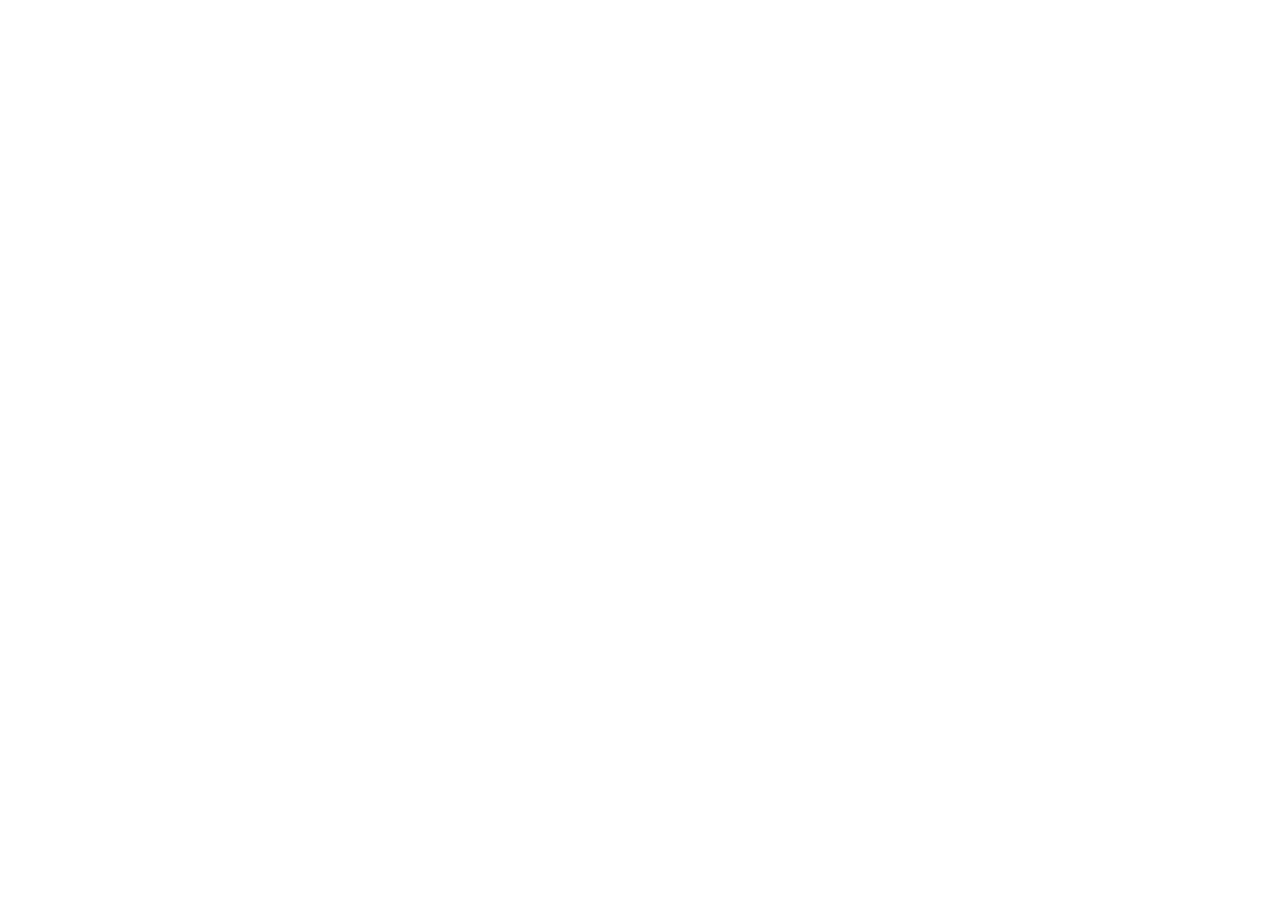
==== admin/index.html @ e0fcc878 "Update index.html" ====
<!doctype html>
<html>
<head>
  <meta charset="utf-8" />
  <meta name="viewport" content="width=device-width, initial-scale=1.0" />
  <title>One Circle Admin Panel</title>

  <!-- Content Security Policy allowing unsafe-eval and unpkg scripts -->
  <meta http-equiv="Content-Security-Policy" content="default-src 'self'; script-src 'self' 'unsafe-eval' https://unpkg.com; connect-src 'self' https://api.github.com; style-src 'self' 'unsafe-inline' https://fonts.googleapis.com; font-src 'self' https://fonts.gstatic.com;">
</head>
<body>
  <!-- Decap CMS Script -->
  <script src="https://unpkg.com/decap-cms@^3.0.0/dist/decap-cms.js"></script>
</body>
</html>
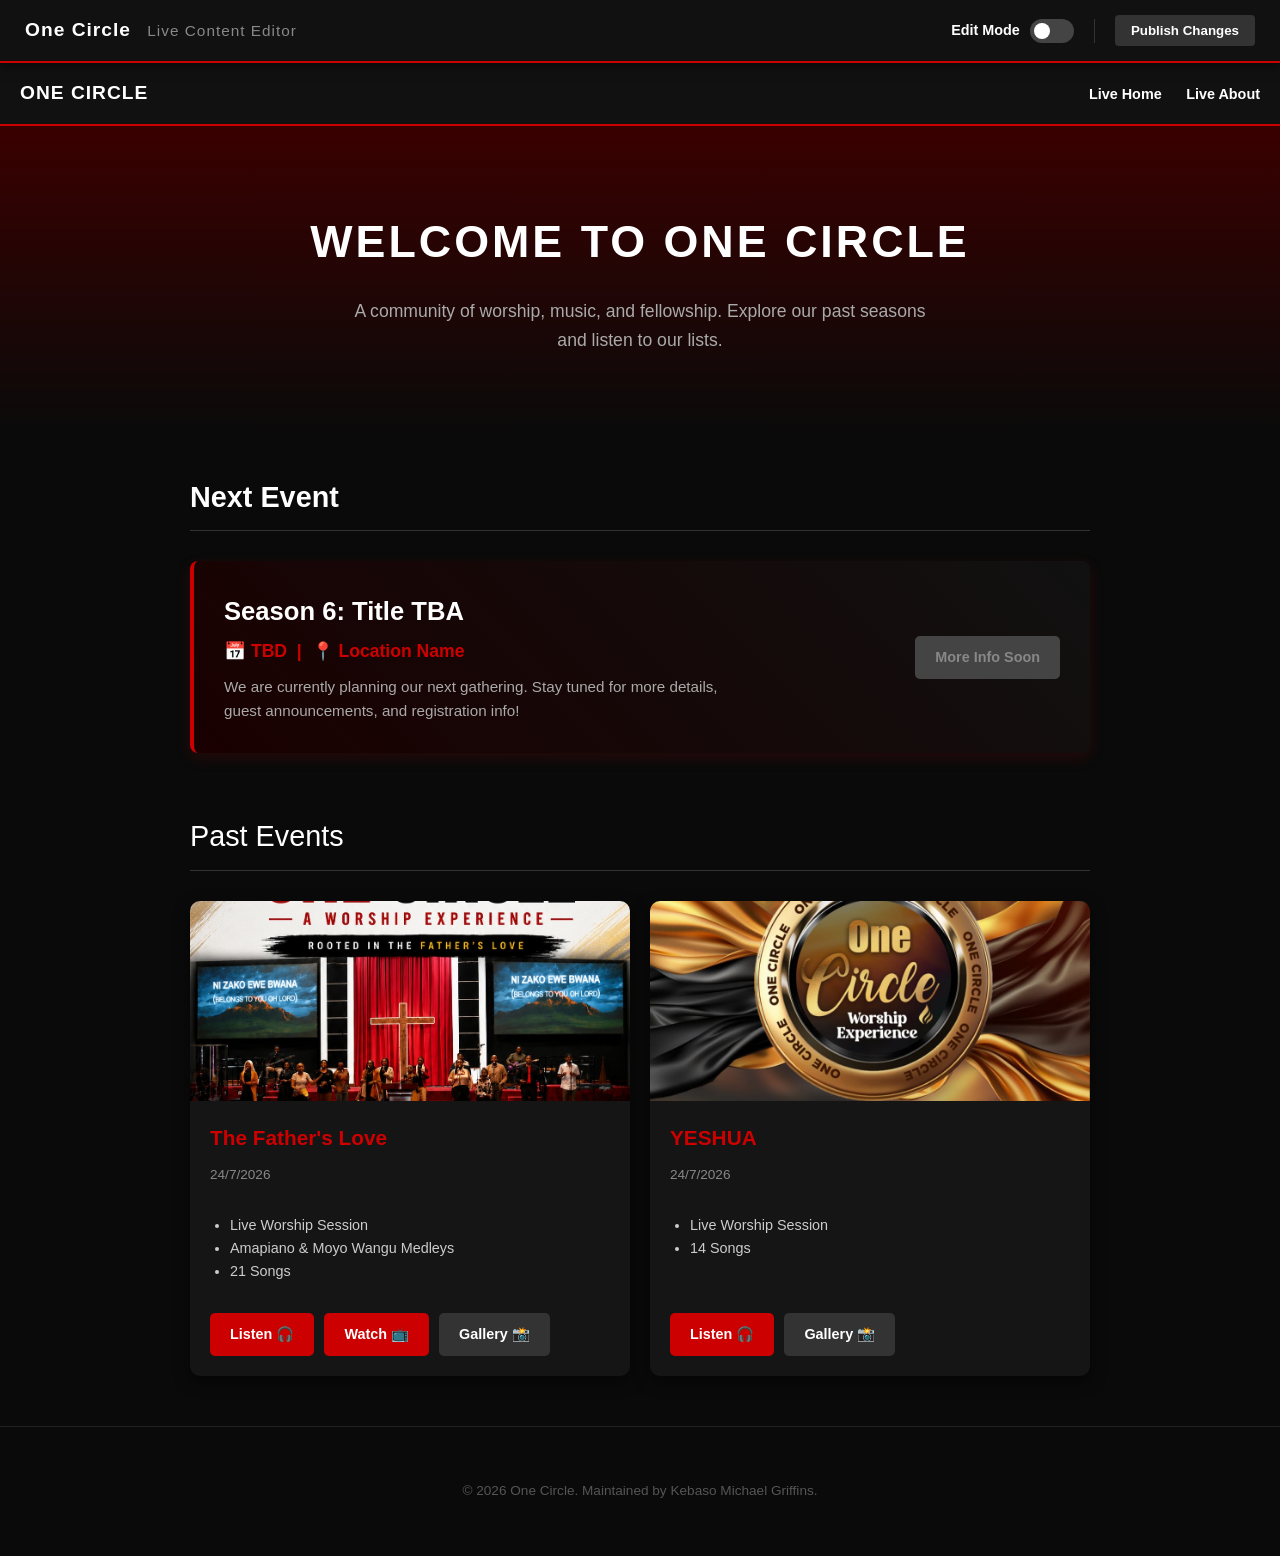
==== commit f0aa42dd: "Update index.html" ====
--- a/admin/index.html
+++ b/admin/index.html
@@ -1,15 +1,273 @@
-<!doctype html>
-<html>
-<head>
-  <meta charset="utf-8" />
-  <meta name="viewport" content="width=device-width, initial-scale=1.0" />
-  <title>One Circle Admin Panel</title>
-
-  <!-- Content Security Policy allowing unsafe-eval and unpkg scripts -->
-  <meta http-equiv="Content-Security-Policy" content="default-src 'self'; script-src 'self' 'unsafe-eval' https://unpkg.com; connect-src 'self' https://api.github.com; style-src 'self' 'unsafe-inline' https://fonts.googleapis.com; font-src 'self' https://fonts.gstatic.com;">
-</head>
-<body>
-  <!-- Decap CMS Script -->
-  <script src="https://unpkg.com/decap-cms@^3.0.0/dist/decap-cms.js"></script>
-</body>
+<!DOCTYPE html>
+<html lang="en">
+  <head>
+    <meta charset="UTF-8" />
+    <meta name="viewport" content="width=device-width, initial-scale=1.0" />
+    <title>One Circle | Admin Editor</title>
+    
+    <!-- Link to the shared public stylesheet from the root folder -->
+    <link rel="stylesheet" href="../style.css">
+
+    <style>
+        /* =========================================
+           ADMIN-SPECIFIC STYLES ONLY
+           ========================================= */
+        .admin-toolbar { 
+            background: #111; 
+            padding: 15px 25px; 
+            display: flex; 
+            justify-content: space-between; 
+            align-items: center; 
+            border-bottom: 2px solid #cc0000; 
+            box-shadow: 0 4px 10px rgba(0,0,0,0.5);
+            position: sticky;
+            top: 0;
+            z-index: 9999;
+            font-family: 'Segoe UI', Tahoma, Geneva, Verdana, sans-serif;
+            color: white;
+        }
+        
+        .admin-toolbar h1 { margin: 0; font-size: 1.2em; letter-spacing: 1px; }
+        .admin-toolbar .status { font-size: 0.8em; color: #888; margin-left: 10px; font-weight: normal; }
+        
+        .controls { display: flex; gap: 20px; align-items: center; }
+        
+        .admin-btn { 
+            background: #cc0000; color: white; border: none; 
+            padding: 8px 16px; border-radius: 4px; cursor: pointer; 
+            font-weight: bold; transition: background 0.2s;
+        }
+        .admin-btn:hover { background: #ff1a1a; }
+        .admin-btn-secondary { background: #333; }
+        .admin-btn-secondary:hover { background: #444; }
+        
+        .toggle-container { 
+            display: flex; align-items: center; gap: 10px; 
+            font-size: 0.9em; font-weight: bold; 
+            border-right: 1px solid #333; padding-right: 20px;
+        }
+        
+        .switch { position: relative; display: inline-block; width: 44px; height: 24px; }
+        .switch input { opacity: 0; width: 0; height: 0; }
+        .slider { 
+            position: absolute; cursor: pointer; top: 0; left: 0; right: 0; bottom: 0; 
+            background-color: #444; transition: .3s; border-radius: 24px; 
+        }
+        .slider:before { 
+            position: absolute; content: ""; height: 16px; width: 16px; 
+            left: 4px; bottom: 4px; background-color: white; transition: .3s; border-radius: 50%; 
+        }
+        input:checked + .slider { background-color: #cc0000; }
+        input:checked + .slider:before { transform: translateX(20px); }
+
+        /* Edit Mode Visuals */
+        .admin-editable {
+            position: relative;
+            transition: all 0.2s ease-in-out;
+        }
+        .admin-editable.active-edit {
+            outline: 2px dashed #cc0000;
+            outline-offset: 4px;
+            cursor: pointer;
+            border-radius: 8px;
+        }
+        .admin-editable.active-edit:hover {
+            outline: 3px solid #cc0000;
+            background-color: rgba(204, 0, 0, 0.05); /* Slight tint on hover */
+        }
+        .admin-editable.active-edit::after {
+            content: '✎ Edit Season';
+            position: absolute;
+            top: 10px;
+            right: 10px;
+            background: #cc0000;
+            color: white;
+            padding: 5px 12px;
+            font-size: 12px;
+            font-weight: bold;
+            border-radius: 4px;
+            opacity: 0;
+            transition: opacity 0.2s;
+            pointer-events: none;
+            z-index: 10;
+            box-shadow: 0 2px 5px rgba(0,0,0,0.5);
+        }
+        .admin-editable.active-edit:hover::after {
+            opacity: 1;
+        }
+        /* Disable regular links when editing so the admin doesn't navigate away */
+        body.admin-mode-on .admin-editable a {
+            pointer-events: none;
+        }
+    </style>
+  </head>
+  <body>
+    <!-- ADMIN TOOLBAR -->
+    <div class="admin-toolbar">
+        <h1>One Circle <span class="status">Live Content Editor</span></h1>
+        
+        <div class="controls">
+            <div class="toggle-container">
+                <span>Edit Mode</span>
+                <label class="switch">
+                    <input type="checkbox" id="editToggle">
+                    <span class="slider"></span>
+                </label>
+            </div>
+            <button class="admin-btn admin-btn-secondary" onclick="alert('This will trigger a git push to save database.json')">Publish Changes</button>
+        </div>
+    </div>
+
+    <!-- MAIN WEBSITE MIRROR -->
+    <nav>
+      <h2>ONE CIRCLE</h2>
+      <div class="nav-links">
+        <a href="../index.html">Live Home</a>
+        <a href="../about.html">Live About</a>
+      </div>
+    </nav>
+    <header>
+      <h1>Welcome to One Circle</h1>
+      <p>A community of worship, music, and fellowship. Explore our past seasons and listen to our lists.</p>
+    </header>
+    <div class="container">
+      
+      <div id="upcomingContainer"></div>
+      
+      <div class="section-title">
+          <span style="flex-grow: 1;">Past Events</span>
+          <!-- Inline Add Button (Only visible in Edit Mode) -->
+          <button id="addSeasonBtn" class="admin-btn" style="display: none; margin-left: auto;">+ Add Season</button>
+      </div>
+      <div class="event-grid" id="pastGrid">
+        <!-- Cards Injected by JS -->
+      </div>
+    </div>
+    <footer>
+      <p>© 2026 One Circle. Maintained by Kebaso Michael Griffins.</p>
+    </footer>
+
+    <!-- ADMIN LOGIC & DATA FETCHING -->
+    <script>
+        const upcomingContainer = document.getElementById('upcomingContainer');
+        const pastGrid = document.getElementById('pastGrid');
+        const editToggle = document.getElementById('editToggle');
+        const addSeasonBtn = document.getElementById('addSeasonBtn');
+        let isEditMode = false;
+
+        // Path is ../database.json because this file is in the /admin/ folder
+        fetch('../database.json')
+            .then(response => {
+                if (!response.ok) throw new Error('Network response was not ok');
+                return response.json();
+            })
+            .then(siteDatabase => {
+                siteDatabase.seasons.forEach((season, index) => {
+                    
+                    if (season.status === 'upcoming') {
+                        upcomingContainer.innerHTML = `
+                            <h2 class="section-title">Next Event</h2>
+                            <div class="upcoming-card admin-editable" data-index="${index}">
+                                <div class="upcoming-info">
+                                    <h3>${season.title}</h3>
+                                    <p class="event-details">📅 ${season.date} &nbsp;|&nbsp; 📍 ${season.location}</p>
+                                    <p>${season.description}</p>
+                                </div>
+                                <div class="upcoming-action">
+                                    <a href="#" class="btn disabled">More Info Soon</a>
+                                </div>
+                            </div>
+                        `;
+                    } 
+                    
+                    else if (season.status === 'past') {
+                        let highlightsHTML = '';
+                        season.highlights.forEach(item => {
+                            highlightsHTML += `<li>${item}</li>`;
+                        });
+
+                        // Ensure images point correctly to root
+                        const imageHTML = season.posterImg 
+                            ? `<img src="../${season.posterImg}" alt="${season.title} Poster" class="card-img">`
+                            : `<div class="card-img" style="display: flex; align-items: center; justify-content: center; color: #555;">Image Placeholder</div>`;
+
+                        let buttonsHTML = '';
+                        const hasAudio = season.tracklist && season.tracklist.length > 0;
+                        const hasGallery = season.gallery && (season.gallery.maxImages > 0 || season.gallery.maxVideos > 0);
+                        const hasYouTube = season.youtubeLink && season.youtubeLink !== "";
+
+                        if (hasAudio || hasGallery || hasYouTube) {
+                            buttonsHTML += `<div style="display: flex; gap: 10px; flex-wrap: wrap; margin-top: 10px;">`;
+                            if (hasAudio) buttonsHTML += `<a href="../playlist.html?season=${season.seasonNumber}" class="btn">Listen 🎧</a>`;
+                            if (hasYouTube) buttonsHTML += `<a href="${season.youtubeLink}" target="_blank" class="btn" style="background-color: #cc0000;">Watch 📺</a>`;
+                            if (hasGallery) buttonsHTML += `<a href="../gallery.html?season=${season.seasonNumber}" class="btn" style="background-color: #333;">Gallery 📸</a>`;
+                            buttonsHTML += `</div>`;
+                        } else {
+                            buttonsHTML = `<div style="margin-top: 10px;"><a href="#" class="btn disabled">Media Coming Soon</a></div>`;
+                        }
+                        
+                        pastGrid.innerHTML += `
+                            <div class="card admin-editable" data-index="${index}">
+                                ${imageHTML}
+                                <div class="card-content">
+                                    <h3 class="card-title">${season.title}</h3>
+                                    <p style="font-size: 0.85em; color: #888; margin-top: 0;">${season.date}</p>
+                                    <ul class="card-list">
+                                        ${highlightsHTML}
+                                    </ul>
+                                    ${buttonsHTML}
+                                </div>
+                            </div>
+                        `;
+                    }
+                });
+                
+                // Attach edit listeners once rendered
+                attachEditListeners();
+            })
+            .catch(error => {
+                console.error("Error loading the database:", error);
+                pastGrid.innerHTML = `<p style="color: red;">Failed to load events. Ensure database.json exists in the root folder.</p>`;
+            });
+
+        // Toggle Edit State
+        editToggle.addEventListener('change', (e) => {
+            isEditMode = e.target.checked;
+            
+            if (isEditMode) {
+                document.body.classList.add('admin-mode-on');
+                addSeasonBtn.style.display = 'block';
+                document.querySelectorAll('.admin-editable').forEach(el => {
+                    el.classList.add('active-edit');
+                });
+            } else {
+                document.body.classList.remove('admin-mode-on');
+                addSeasonBtn.style.display = 'none';
+                document.querySelectorAll('.admin-editable').forEach(el => {
+                    el.classList.remove('active-edit');
+                });
+            }
+        });
+
+        // Add Season Action
+        addSeasonBtn.addEventListener('click', () => {
+            alert('Opening Modal to create a brand new Season to append to database.json!');
+        });
+
+        // Handle clicks on editable cards
+        function attachEditListeners() {
+            document.querySelectorAll('.admin-editable').forEach(card => {
+                card.addEventListener('click', (e) => {
+                    if (isEditMode) {
+                        e.preventDefault(); 
+                        e.stopPropagation();
+                        
+                        const seasonIndex = card.getAttribute('data-index');
+                        alert(`Opening Edit Modal for Season at database index: ${seasonIndex}`);
+                    }
+                });
+            });
+        }
+    </script>
+  </body>
 </html>
--- a/style.css
+++ b/style.css
@@ -0,0 +1,97 @@
+body { 
+    font-family: 'Segoe UI', Tahoma, Geneva, Verdana, sans-serif; 
+    background-color: #0a0a0a; 
+    color: #fff; 
+    margin: 0; 
+    line-height: 1.6;
+}
+
+/* Navigation */
+nav {
+    background-color: #111;
+    padding: 15px 20px;
+    display: flex;
+    justify-content: space-between;
+    align-items: center;
+    border-bottom: 2px solid #cc0000;
+}
+nav h2 { margin: 0; color: #fff; letter-spacing: 1px; font-size: 1.2em; }
+nav .nav-links a { color: #fff; text-decoration: none; font-weight: bold; font-size: 0.9em; margin-left: 20px; transition: color 0.2s;}
+nav .nav-links a:hover { color: #cc0000; }
+
+/* Hero Section */
+header { 
+    text-align: center; 
+    padding: 80px 20px; 
+    background: linear-gradient(180deg, #3a0000 0%, #0a0a0a 100%);
+}
+header h1 { margin: 0; font-size: 2.8em; text-transform: uppercase; letter-spacing: 3px; }
+header p { color: #aaa; font-size: 1.1em; max-width: 600px; margin: 20px auto 0; }
+
+/* Main Content Container */
+.container { max-width: 900px; margin: 40px auto; padding: 0 20px; }
+.section-title { font-size: 1.8em; border-bottom: 1px solid #333; padding-bottom: 10px; margin-bottom: 30px; }
+
+/* Upcoming Event Banner */
+.upcoming-card {
+    background: linear-gradient(45deg, #1a0000 0%, #111 100%);
+    border-left: 4px solid #cc0000;
+    border-radius: 8px;
+    padding: 30px;
+    margin-bottom: 60px;
+    display: flex;
+    justify-content: space-between;
+    align-items: center;
+    box-shadow: 0 5px 15px rgba(204, 0, 0, 0.15);
+}
+.upcoming-info h3 { margin: 0 0 5px 0; font-size: 1.6em; color: #fff; }
+.upcoming-info .event-details { color: #cc0000; font-weight: bold; margin: 0 0 10px 0; font-size: 1.1em; }
+.upcoming-info p { margin: 0; color: #aaa; font-size: 0.95em; max-width: 500px; }
+
+@media (max-width: 650px) {
+    .upcoming-card { flex-direction: column; text-align: center; gap: 20px; }
+    .upcoming-card .btn { width: 100%; box-sizing: border-box; text-align: center; }
+}
+
+/* Event Grid */
+.event-grid {
+    display: grid;
+    grid-template-columns: repeat(auto-fit, minmax(280px, 1fr));
+    gap: 20px;
+}
+
+/* Event Cards */
+.card {
+    background-color: #151515;
+    border-radius: 10px;
+    overflow: hidden;
+    box-shadow: 0 5px 15px rgba(0,0,0,0.5);
+    transition: transform 0.3s ease;
+    display: flex;
+    flex-direction: column;
+}
+.card:hover { transform: translateY(-5px); }
+.card-img { width: 100%; height: 200px; background-color: #222; object-fit: cover; }
+.card-content { padding: 20px; display: flex; flex-direction: column; flex-grow: 1; }
+.card-title { margin: 0 0 10px 0; font-size: 1.3em; color: #cc0000; }
+
+/* Lists inside cards */
+.card-list { padding-left: 20px; color: #ccc; font-size: 0.9em; margin-bottom: 20px; flex-grow: 1;}
+
+/* Buttons */
+.btn {
+    display: inline-block;
+    background-color: #cc0000;
+    color: white;
+    text-decoration: none;
+    padding: 10px 20px;
+    border-radius: 5px;
+    font-weight: bold;
+    font-size: 0.9em;
+    transition: background 0.2s;
+}
+.btn:hover { background-color: #ff1a1a; }
+.btn.disabled { background-color: #444; color: #888; cursor: not-allowed; pointer-events: none; }
+
+footer { text-align: center; padding: 40px 20px; font-size: 0.85em; color: #555; border-top: 1px solid #222; margin-top: 50px; }
+
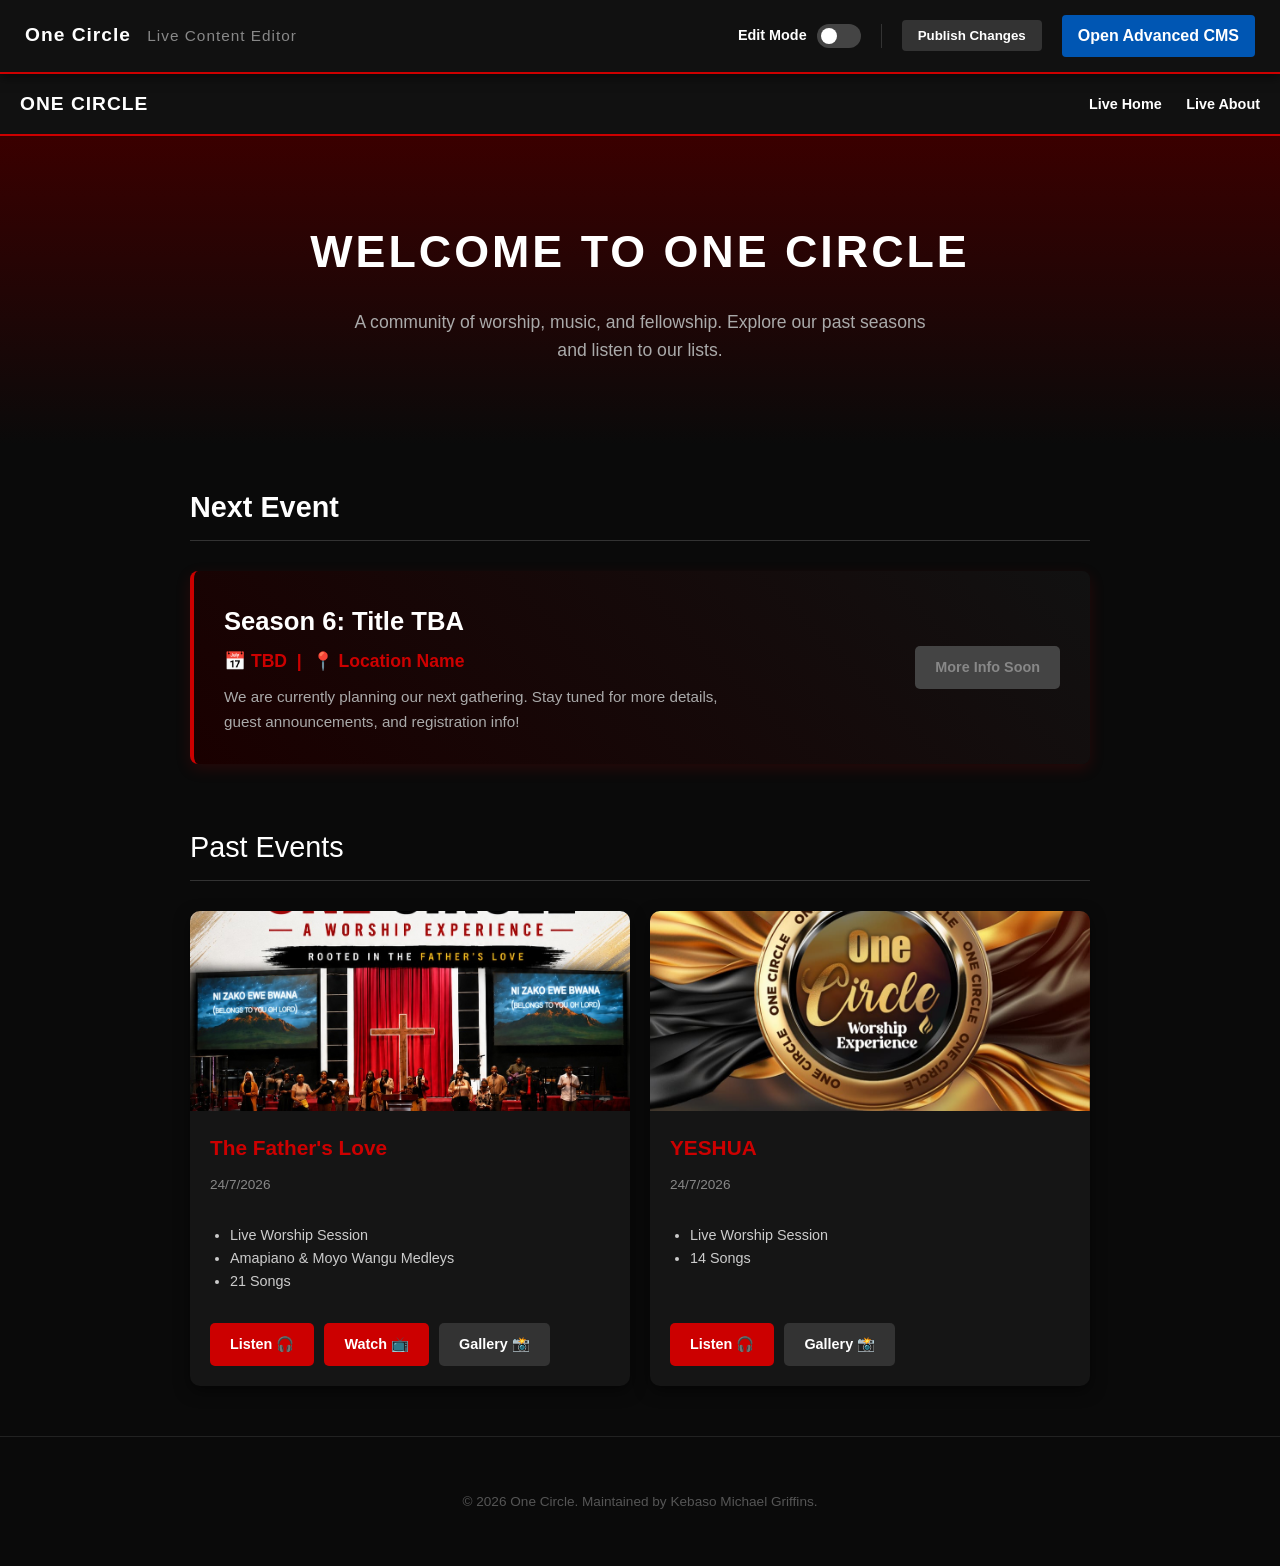
==== commit d534a2f9: "Update index.html" ====
--- a/admin/index.html
+++ b/admin/index.html
@@ -5,7 +5,6 @@
     <meta name="viewport" content="width=device-width, initial-scale=1.0" />
     <title>One Circle | Admin Editor</title>
     
-    <!-- Link to the shared public stylesheet from the root folder -->
     <link rel="stylesheet" href="../style.css">
 
     <style>
@@ -13,40 +12,28 @@
            ADMIN-SPECIFIC STYLES ONLY
            ========================================= */
         .admin-toolbar { 
-            background: #111; 
-            padding: 15px 25px; 
-            display: flex; 
-            justify-content: space-between; 
-            align-items: center; 
-            border-bottom: 2px solid #cc0000; 
-            box-shadow: 0 4px 10px rgba(0,0,0,0.5);
-            position: sticky;
-            top: 0;
-            z-index: 9999;
-            font-family: 'Segoe UI', Tahoma, Geneva, Verdana, sans-serif;
-            color: white;
-        }
-        
+            background: #111; padding: 15px 25px; display: flex; 
+            justify-content: space-between; align-items: center; 
+            border-bottom: 2px solid #cc0000; box-shadow: 0 4px 10px rgba(0,0,0,0.5);
+            position: sticky; top: 0; z-index: 9999;
+            font-family: 'Segoe UI', Tahoma, Geneva, Verdana, sans-serif; color: white;
+        }
         .admin-toolbar h1 { margin: 0; font-size: 1.2em; letter-spacing: 1px; }
         .admin-toolbar .status { font-size: 0.8em; color: #888; margin-left: 10px; font-weight: normal; }
-        
         .controls { display: flex; gap: 20px; align-items: center; }
         
         .admin-btn { 
-            background: #cc0000; color: white; border: none; 
-            padding: 8px 16px; border-radius: 4px; cursor: pointer; 
-            font-weight: bold; transition: background 0.2s;
+            background: #cc0000; color: white; border: none; padding: 8px 16px; 
+            border-radius: 4px; cursor: pointer; font-weight: bold; transition: background 0.2s;
         }
         .admin-btn:hover { background: #ff1a1a; }
         .admin-btn-secondary { background: #333; }
         .admin-btn-secondary:hover { background: #444; }
         
         .toggle-container { 
-            display: flex; align-items: center; gap: 10px; 
-            font-size: 0.9em; font-weight: bold; 
-            border-right: 1px solid #333; padding-right: 20px;
-        }
-        
+            display: flex; align-items: center; gap: 10px; font-size: 0.9em; 
+            font-weight: bold; border-right: 1px solid #333; padding-right: 20px;
+        }
         .switch { position: relative; display: inline-block; width: 44px; height: 24px; }
         .switch input { opacity: 0; width: 0; height: 0; }
         .slider { 
@@ -60,44 +47,59 @@
         input:checked + .slider { background-color: #cc0000; }
         input:checked + .slider:before { transform: translateX(20px); }
 
-        /* Edit Mode Visuals */
-        .admin-editable {
-            position: relative;
-            transition: all 0.2s ease-in-out;
-        }
-        .admin-editable.active-edit {
-            outline: 2px dashed #cc0000;
-            outline-offset: 4px;
-            cursor: pointer;
-            border-radius: 8px;
-        }
-        .admin-editable.active-edit:hover {
-            outline: 3px solid #cc0000;
-            background-color: rgba(204, 0, 0, 0.05); /* Slight tint on hover */
-        }
+        .admin-editable { position: relative; transition: all 0.2s ease-in-out; }
+        .admin-editable.active-edit { outline: 2px dashed #cc0000; outline-offset: 4px; cursor: pointer; border-radius: 8px; }
+        .admin-editable.active-edit:hover { outline: 3px solid #cc0000; background-color: rgba(204, 0, 0, 0.05); }
         .admin-editable.active-edit::after {
-            content: '✎ Edit Season';
-            position: absolute;
-            top: 10px;
-            right: 10px;
-            background: #cc0000;
-            color: white;
-            padding: 5px 12px;
-            font-size: 12px;
-            font-weight: bold;
-            border-radius: 4px;
-            opacity: 0;
-            transition: opacity 0.2s;
-            pointer-events: none;
-            z-index: 10;
-            box-shadow: 0 2px 5px rgba(0,0,0,0.5);
-        }
-        .admin-editable.active-edit:hover::after {
-            opacity: 1;
-        }
-        /* Disable regular links when editing so the admin doesn't navigate away */
-        body.admin-mode-on .admin-editable a {
-            pointer-events: none;
+            content: '✎ Edit Season'; position: absolute; top: 10px; right: 10px;
+            background: #cc0000; color: white; padding: 5px 12px; font-size: 12px;
+            font-weight: bold; border-radius: 4px; opacity: 0; transition: opacity 0.2s;
+            pointer-events: none; z-index: 10; box-shadow: 0 2px 5px rgba(0,0,0,0.5);
+        }
+        .admin-editable.active-edit:hover::after { opacity: 1; }
+        body.admin-mode-on .admin-editable a { pointer-events: none; }
+
+        /* =========================================
+           MODAL UI STYLES
+           ========================================= */
+        .modal-overlay {
+            position: fixed; top: 0; left: 0; width: 100%; height: 100%;
+            background: rgba(0, 0, 0, 0.85); z-index: 10000;
+            display: none; justify-content: center; align-items: center;
+            backdrop-filter: blur(5px);
+        }
+        .modal-content {
+            background: #111; width: 100%; max-width: 600px;
+            border-radius: 10px; border: 1px solid #333;
+            box-shadow: 0 10px 30px rgba(0,0,0,0.8);
+            display: flex; flex-direction: column;
+            max-height: 90vh;
+        }
+        .modal-header {
+            padding: 20px; border-bottom: 1px solid #333;
+            display: flex; justify-content: space-between; align-items: center;
+        }
+        .modal-header h2 { margin: 0; font-size: 1.5em; color: #cc0000; }
+        .close-modal {
+            background: none; border: none; color: #888; font-size: 1.5em;
+            cursor: pointer; transition: color 0.2s;
+        }
+        .close-modal:hover { color: white; }
+        
+        .modal-body {
+            padding: 20px; overflow-y: auto; flex-grow: 1;
+        }
+        .form-group { margin-bottom: 15px; }
+        .form-group label { display: block; margin-bottom: 5px; font-size: 0.9em; color: #ccc; }
+        .form-group input, .form-group textarea, .form-group select {
+            width: 100%; padding: 10px; background: #222; border: 1px solid #444;
+            color: white; border-radius: 4px; font-family: inherit; box-sizing: border-box;
+        }
+        .form-group input:focus, .form-group textarea:focus { outline: 1px solid #cc0000; border-color: #cc0000; }
+        
+        .modal-footer {
+            padding: 20px; border-top: 1px solid #333;
+            display: flex; justify-content: flex-end; gap: 10px;
         }
     </style>
   </head>
@@ -114,7 +116,12 @@
                     <span class="slider"></span>
                 </label>
             </div>
-            <button class="admin-btn admin-btn-secondary" onclick="alert('This will trigger a git push to save database.json')">Publish Changes</button>
+            
+            <!-- UPDATED: Now calls the GitHub API to save changes -->
+            <button class="admin-btn admin-btn-secondary" onclick="publishToGitHub(globalDatabase, 'database.json', 'Update events via custom admin UI')">Publish Changes</button>
+            
+            <!-- NEW: Link to Decap CMS for Image Uploads -->
+            <a href="decap.html" class="admin-btn" style="text-decoration: none; background-color: #0056b3;">Open Advanced CMS</a>
         </div>
     </div>
 
@@ -123,7 +130,7 @@
       <h2>ONE CIRCLE</h2>
       <div class="nav-links">
         <a href="../index.html">Live Home</a>
-        <a href="../about.html">Live About</a>
+        <a href="about.html">Live About</a>
       </div>
     </nav>
     <header>
@@ -136,7 +143,6 @@
       
       <div class="section-title">
           <span style="flex-grow: 1;">Past Events</span>
-          <!-- Inline Add Button (Only visible in Edit Mode) -->
           <button id="addSeasonBtn" class="admin-btn" style="display: none; margin-left: auto;">+ Add Season</button>
       </div>
       <div class="event-grid" id="pastGrid">
@@ -147,127 +153,320 @@
       <p>© 2026 One Circle. Maintained by Kebaso Michael Griffins.</p>
     </footer>
 
+    <!-- EDIT/ADD MODAL -->
+    <div class="modal-overlay" id="editModal">
+        <div class="modal-content">
+            <div class="modal-header">
+                <h2 id="modalTitle">Edit Season</h2>
+                <button class="close-modal" id="closeModalBtn">&times;</button>
+            </div>
+            <div class="modal-body">
+                <form id="seasonForm">
+                    <input type="hidden" id="editIndex">
+                    <div class="form-group">
+                        <label>Status</label>
+                        <select id="seasonStatus">
+                            <option value="past">Past Event</option>
+                            <option value="upcoming">Upcoming Event</option>
+                        </select>
+                    </div>
+                    <div class="form-group">
+                        <label>Season Title</label>
+                        <input type="text" id="seasonTitleInput" placeholder="e.g. Season 5">
+                    </div>
+                    <div class="form-group">
+                        <label>Date</label>
+                        <input type="text" id="seasonDate" placeholder="e.g. Oct 2025">
+                    </div>
+                    <div class="form-group">
+                        <label>Location</label>
+                        <input type="text" id="seasonLocation" placeholder="e.g. Nairobi">
+                    </div>
+                    <div class="form-group">
+                        <label>Description</label>
+                        <textarea id="seasonDescription" rows="3"></textarea>
+                    </div>
+                    <div class="form-group">
+                        <label>Highlights (Comma separated)</label>
+                        <input type="text" id="seasonHighlights" placeholder="e.g. Worship, Praise, Fellowship">
+                    </div>
+                    <div class="form-group">
+                        <label>Poster Image Path (Upload via Advanced CMS)</label>
+                        <input type="text" id="seasonPoster" placeholder="e.g. uploads/poster.jpg">
+                    </div>
+                    <div class="form-group">
+                        <label>YouTube Link</label>
+                        <input type="text" id="seasonYoutube" placeholder="https://youtube.com/...">
+                    </div>
+                </form>
+            </div>
+            <div class="modal-footer">
+                <button class="admin-btn admin-btn-secondary" id="cancelModalBtn">Cancel</button>
+                <button class="admin-btn" id="saveModalBtn">Save Changes</button>
+            </div>
+        </div>
+    </div>
+
     <!-- ADMIN LOGIC & DATA FETCHING -->
     <script>
         const upcomingContainer = document.getElementById('upcomingContainer');
         const pastGrid = document.getElementById('pastGrid');
         const editToggle = document.getElementById('editToggle');
         const addSeasonBtn = document.getElementById('addSeasonBtn');
+        
+        // Modal Elements
+        const editModal = document.getElementById('editModal');
+        const closeModalBtn = document.getElementById('closeModalBtn');
+        const cancelModalBtn = document.getElementById('cancelModalBtn');
+        const saveModalBtn = document.getElementById('saveModalBtn');
+        
         let isEditMode = false;
-
-        // Path is ../database.json because this file is in the /admin/ folder
-        fetch('../database.json')
-            .then(response => {
-                if (!response.ok) throw new Error('Network response was not ok');
-                return response.json();
-            })
-            .then(siteDatabase => {
-                siteDatabase.seasons.forEach((season, index) => {
+        let globalDatabase = null; // Store database in memory for editing
+
+        // Fetch Initial Data
+        function loadData() {
+            fetch('../database.json')
+                .then(response => {
+                    if (!response.ok) throw new Error('Network response was not ok');
+                    return response.json();
+                })
+                .then(siteDatabase => {
+                    globalDatabase = siteDatabase; 
+                    renderUI(siteDatabase);
+                })
+                .catch(error => {
+                    console.error("Error:", error);
+                    pastGrid.innerHTML = `<p style="color: red;">Failed to load events.</p>`;
+                });
+        }
+
+        // Render the HTML based on JSON
+        function renderUI(siteDatabase) {
+            upcomingContainer.innerHTML = '';
+            pastGrid.innerHTML = '';
+
+            siteDatabase.seasons.forEach((season, index) => {
+                if (season.status === 'upcoming') {
+                    upcomingContainer.innerHTML = `
+                        <h2 class="section-title">Next Event</h2>
+                        <div class="upcoming-card admin-editable" data-index="${index}">
+                            <div class="upcoming-info">
+                                <h3>${season.title}</h3>
+                                <p class="event-details">📅 ${season.date} &nbsp;|&nbsp; 📍 ${season.location}</p>
+                                <p>${season.description || ''}</p>
+                            </div>
+                            <div class="upcoming-action">
+                                <a href="#" class="btn disabled">More Info Soon</a>
+                            </div>
+                        </div>
+                    `;
+                } else if (season.status === 'past') {
+                    let highlightsHTML = '';
+                    if(season.highlights) {
+                        season.highlights.forEach(item => { highlightsHTML += `<li>${item}</li>`; });
+                    }
+
+                    const imageHTML = season.posterImg 
+                        ? `<img src="../${season.posterImg}" alt="${season.title} Poster" class="card-img">`
+                        : `<div class="card-img" style="display: flex; align-items: center; justify-content: center; color: #555;">No Image</div>`;
+
+                    let buttonsHTML = '';
+                    const hasAudio = season.tracklist && season.tracklist.length > 0;
+                    const hasGallery = season.gallery && (season.gallery.maxImages > 0 || season.gallery.maxVideos > 0);
+                    const hasYouTube = season.youtubeLink && season.youtubeLink !== "";
+
+                    if (hasAudio || hasGallery || hasYouTube) {
+                        buttonsHTML += `<div style="display: flex; gap: 10px; flex-wrap: wrap; margin-top: 10px;">`;
+                        if (hasAudio) buttonsHTML += `<a href="../playlist.html?season=${season.seasonNumber}" class="btn">Listen 🎧</a>`;
+                        if (hasYouTube) buttonsHTML += `<a href="${season.youtubeLink}" target="_blank" class="btn" style="background-color: #cc0000;">Watch 📺</a>`;
+                        if (hasGallery) buttonsHTML += `<a href="../gallery.html?season=${season.seasonNumber}" class="btn" style="background-color: #333;">Gallery 📸</a>`;
+                        buttonsHTML += `</div>`;
+                    } else {
+                        buttonsHTML = `<div style="margin-top: 10px;"><a href="#" class="btn disabled">Media Coming Soon</a></div>`;
+                    }
                     
-                    if (season.status === 'upcoming') {
-                        upcomingContainer.innerHTML = `
-                            <h2 class="section-title">Next Event</h2>
-                            <div class="upcoming-card admin-editable" data-index="${index}">
-                                <div class="upcoming-info">
-                                    <h3>${season.title}</h3>
-                                    <p class="event-details">📅 ${season.date} &nbsp;|&nbsp; 📍 ${season.location}</p>
-                                    <p>${season.description}</p>
-                                </div>
-                                <div class="upcoming-action">
-                                    <a href="#" class="btn disabled">More Info Soon</a>
-                                </div>
+                    pastGrid.innerHTML += `
+                        <div class="card admin-editable" data-index="${index}">
+                            ${imageHTML}
+                            <div class="card-content">
+                                <h3 class="card-title">${season.title}</h3>
+                                <p style="font-size: 0.85em; color: #888; margin-top: 0;">${season.date}</p>
+                                <ul class="card-list">${highlightsHTML}</ul>
+                                ${buttonsHTML}
                             </div>
-                        `;
-                    } 
-                    
-                    else if (season.status === 'past') {
-                        let highlightsHTML = '';
-                        season.highlights.forEach(item => {
-                            highlightsHTML += `<li>${item}</li>`;
-                        });
-
-                        // Ensure images point correctly to root
-                        const imageHTML = season.posterImg 
-                            ? `<img src="../${season.posterImg}" alt="${season.title} Poster" class="card-img">`
-                            : `<div class="card-img" style="display: flex; align-items: center; justify-content: center; color: #555;">Image Placeholder</div>`;
-
-                        let buttonsHTML = '';
-                        const hasAudio = season.tracklist && season.tracklist.length > 0;
-                        const hasGallery = season.gallery && (season.gallery.maxImages > 0 || season.gallery.maxVideos > 0);
-                        const hasYouTube = season.youtubeLink && season.youtubeLink !== "";
-
-                        if (hasAudio || hasGallery || hasYouTube) {
-                            buttonsHTML += `<div style="display: flex; gap: 10px; flex-wrap: wrap; margin-top: 10px;">`;
-                            if (hasAudio) buttonsHTML += `<a href="../playlist.html?season=${season.seasonNumber}" class="btn">Listen 🎧</a>`;
-                            if (hasYouTube) buttonsHTML += `<a href="${season.youtubeLink}" target="_blank" class="btn" style="background-color: #cc0000;">Watch 📺</a>`;
-                            if (hasGallery) buttonsHTML += `<a href="../gallery.html?season=${season.seasonNumber}" class="btn" style="background-color: #333;">Gallery 📸</a>`;
-                            buttonsHTML += `</div>`;
-                        } else {
-                            buttonsHTML = `<div style="margin-top: 10px;"><a href="#" class="btn disabled">Media Coming Soon</a></div>`;
-                        }
-                        
-                        pastGrid.innerHTML += `
-                            <div class="card admin-editable" data-index="${index}">
-                                ${imageHTML}
-                                <div class="card-content">
-                                    <h3 class="card-title">${season.title}</h3>
-                                    <p style="font-size: 0.85em; color: #888; margin-top: 0;">${season.date}</p>
-                                    <ul class="card-list">
-                                        ${highlightsHTML}
-                                    </ul>
-                                    ${buttonsHTML}
-                                </div>
-                            </div>
-                        `;
-                    }
-                });
-                
-                // Attach edit listeners once rendered
-                attachEditListeners();
-            })
-            .catch(error => {
-                console.error("Error loading the database:", error);
-                pastGrid.innerHTML = `<p style="color: red;">Failed to load events. Ensure database.json exists in the root folder.</p>`;
+                        </div>
+                    `;
+                }
             });
+            
+            attachEditListeners();
+            if(isEditMode) toggleEditBorders(true);
+        }
 
         // Toggle Edit State
         editToggle.addEventListener('change', (e) => {
             isEditMode = e.target.checked;
-            
-            if (isEditMode) {
+            toggleEditBorders(isEditMode);
+        });
+
+        function toggleEditBorders(active) {
+            if (active) {
                 document.body.classList.add('admin-mode-on');
                 addSeasonBtn.style.display = 'block';
-                document.querySelectorAll('.admin-editable').forEach(el => {
-                    el.classList.add('active-edit');
-                });
+                document.querySelectorAll('.admin-editable').forEach(el => el.classList.add('active-edit'));
             } else {
                 document.body.classList.remove('admin-mode-on');
                 addSeasonBtn.style.display = 'none';
-                document.querySelectorAll('.admin-editable').forEach(el => {
-                    el.classList.remove('active-edit');
-                });
+                document.querySelectorAll('.admin-editable').forEach(el => el.classList.remove('active-edit'));
             }
-        });
-
-        // Add Season Action
-        addSeasonBtn.addEventListener('click', () => {
-            alert('Opening Modal to create a brand new Season to append to database.json!');
-        });
-
-        // Handle clicks on editable cards
+        }
+
+        // Attach clicks to cards
         function attachEditListeners() {
             document.querySelectorAll('.admin-editable').forEach(card => {
                 card.addEventListener('click', (e) => {
                     if (isEditMode) {
-                        e.preventDefault(); 
-                        e.stopPropagation();
-                        
-                        const seasonIndex = card.getAttribute('data-index');
-                        alert(`Opening Edit Modal for Season at database index: ${seasonIndex}`);
+                        e.preventDefault(); e.stopPropagation();
+                        const index = card.getAttribute('data-index');
+                        openModal(index);
                     }
                 });
             });
         }
+
+        // ==========================================
+        // MODAL LOGIC
+        // ==========================================
+        
+        function openModal(index = null) {
+            editModal.style.display = 'flex';
+            
+            if (index !== null) {
+                // Edit Existing
+                document.getElementById('modalTitle').innerText = 'Edit Season';
+                document.getElementById('editIndex').value = index;
+                const season = globalDatabase.seasons[index];
+                
+                document.getElementById('seasonStatus').value = season.status || 'past';
+                document.getElementById('seasonTitleInput').value = season.title || '';
+                document.getElementById('seasonDate').value = season.date || '';
+                document.getElementById('seasonLocation').value = season.location || '';
+                document.getElementById('seasonDescription').value = season.description || '';
+                document.getElementById('seasonPoster').value = season.posterImg || '';
+                document.getElementById('seasonYoutube').value = season.youtubeLink || '';
+                document.getElementById('seasonHighlights').value = season.highlights ? season.highlights.join(', ') : '';
+                
+            } else {
+                // Add New Empty Season
+                document.getElementById('modalTitle').innerText = 'Add New Season';
+                document.getElementById('seasonForm').reset();
+                document.getElementById('editIndex').value = 'new';
+            }
+        }
+
+        function closeModal() {
+            editModal.style.display = 'none';
+        }
+
+        closeModalBtn.addEventListener('click', closeModal);
+        cancelModalBtn.addEventListener('click', closeModal);
+
+        // Handle Save
+        saveModalBtn.addEventListener('click', () => {
+            const index = document.getElementById('editIndex').value;
+            
+            const updatedSeason = {
+                status: document.getElementById('seasonStatus').value,
+                title: document.getElementById('seasonTitleInput').value,
+                date: document.getElementById('seasonDate').value,
+                location: document.getElementById('seasonLocation').value,
+                description: document.getElementById('seasonDescription').value,
+                posterImg: document.getElementById('seasonPoster').value,
+                youtubeLink: document.getElementById('seasonYoutube').value,
+                highlights: document.getElementById('seasonHighlights').value.split(',').map(item => item.trim()).filter(item => item !== '')
+            };
+
+            if (index === 'new') {
+                updatedSeason.tracklist = [];
+                updatedSeason.gallery = { maxImages: 0, maxVideos: 0 };
+                updatedSeason.seasonNumber = globalDatabase.seasons.length + 1;
+                globalDatabase.seasons.push(updatedSeason);
+            } else {
+                globalDatabase.seasons[index] = { ...globalDatabase.seasons[index], ...updatedSeason };
+            }
+
+            renderUI(globalDatabase); 
+            closeModal();
+        });
+
+        // ==========================================
+        // GITHUB API SAVING LOGIC
+        // ==========================================
+        async function publishToGitHub(jsonData, filename, commitMessage) {
+            
+            // 1. Securely prompt for the token without hardcoding it
+            const token = prompt("Enter your GitHub Personal Access Token to publish to the Live Site:");
+            if (!token) {
+                alert("Publishing cancelled. A token is required.");
+                return;
+            }
+
+            // Using values matched exactly to your Decap config.yml
+            const repoOwner = "michaelgriffinsk-wq";
+            const repoName = "https-github.com-one_circle";
+            const branch = "json-branch";
+            const path = filename; 
+
+            const apiUrl = `https://api.github.com/repos/${repoOwner}/${repoName}/contents/${path}`;
+
+            try {
+                // 2. Fetch the current file's SHA (GitHub requires this to overwrite a file)
+                const getResponse = await fetch(`${apiUrl}?ref=${branch}`, {
+                    headers: { 
+                        "Authorization": `token ${token}`,
+                        "Accept": "application/vnd.github.v3+json"
+                    }
+                });
+                
+                if (!getResponse.ok) throw new Error("Could not fetch current file SHA.");
+                const fileData = await getResponse.json();
+                const currentSha = fileData.sha;
+
+                // 3. Convert updated JSON to Base64 (Handling special characters correctly)
+                const updatedContent = JSON.stringify(jsonData, null, 2);
+                const base64Content = btoa(unescape(encodeURIComponent(updatedContent)));
+
+                // 4. Send PUT request to GitHub
+                const putResponse = await fetch(apiUrl, {
+                    method: "PUT",
+                    headers: {
+                        "Authorization": `token ${token}`,
+                        "Accept": "application/vnd.github.v3+json",
+                        "Content-Type": "application/json"
+                    },
+                    body: JSON.stringify({
+                        message: commitMessage,
+                        content: base64Content,
+                        sha: currentSha,
+                        branch: branch
+                    })
+                });
+
+                if (putResponse.ok) {
+                    alert("Success! Changes have been published to GitHub.");
+                } else {
+                    const errorData = await putResponse.json();
+                    console.error(errorData);
+                    alert("Failed to publish: " + errorData.message);
+                }
+            } catch (error) {
+                console.error("Error publishing:", error);
+                alert("An error occurred. Check the browser console.");
+            }
+        }
+
+        // Start
+        loadData();
     </script>
   </body>
 </html>
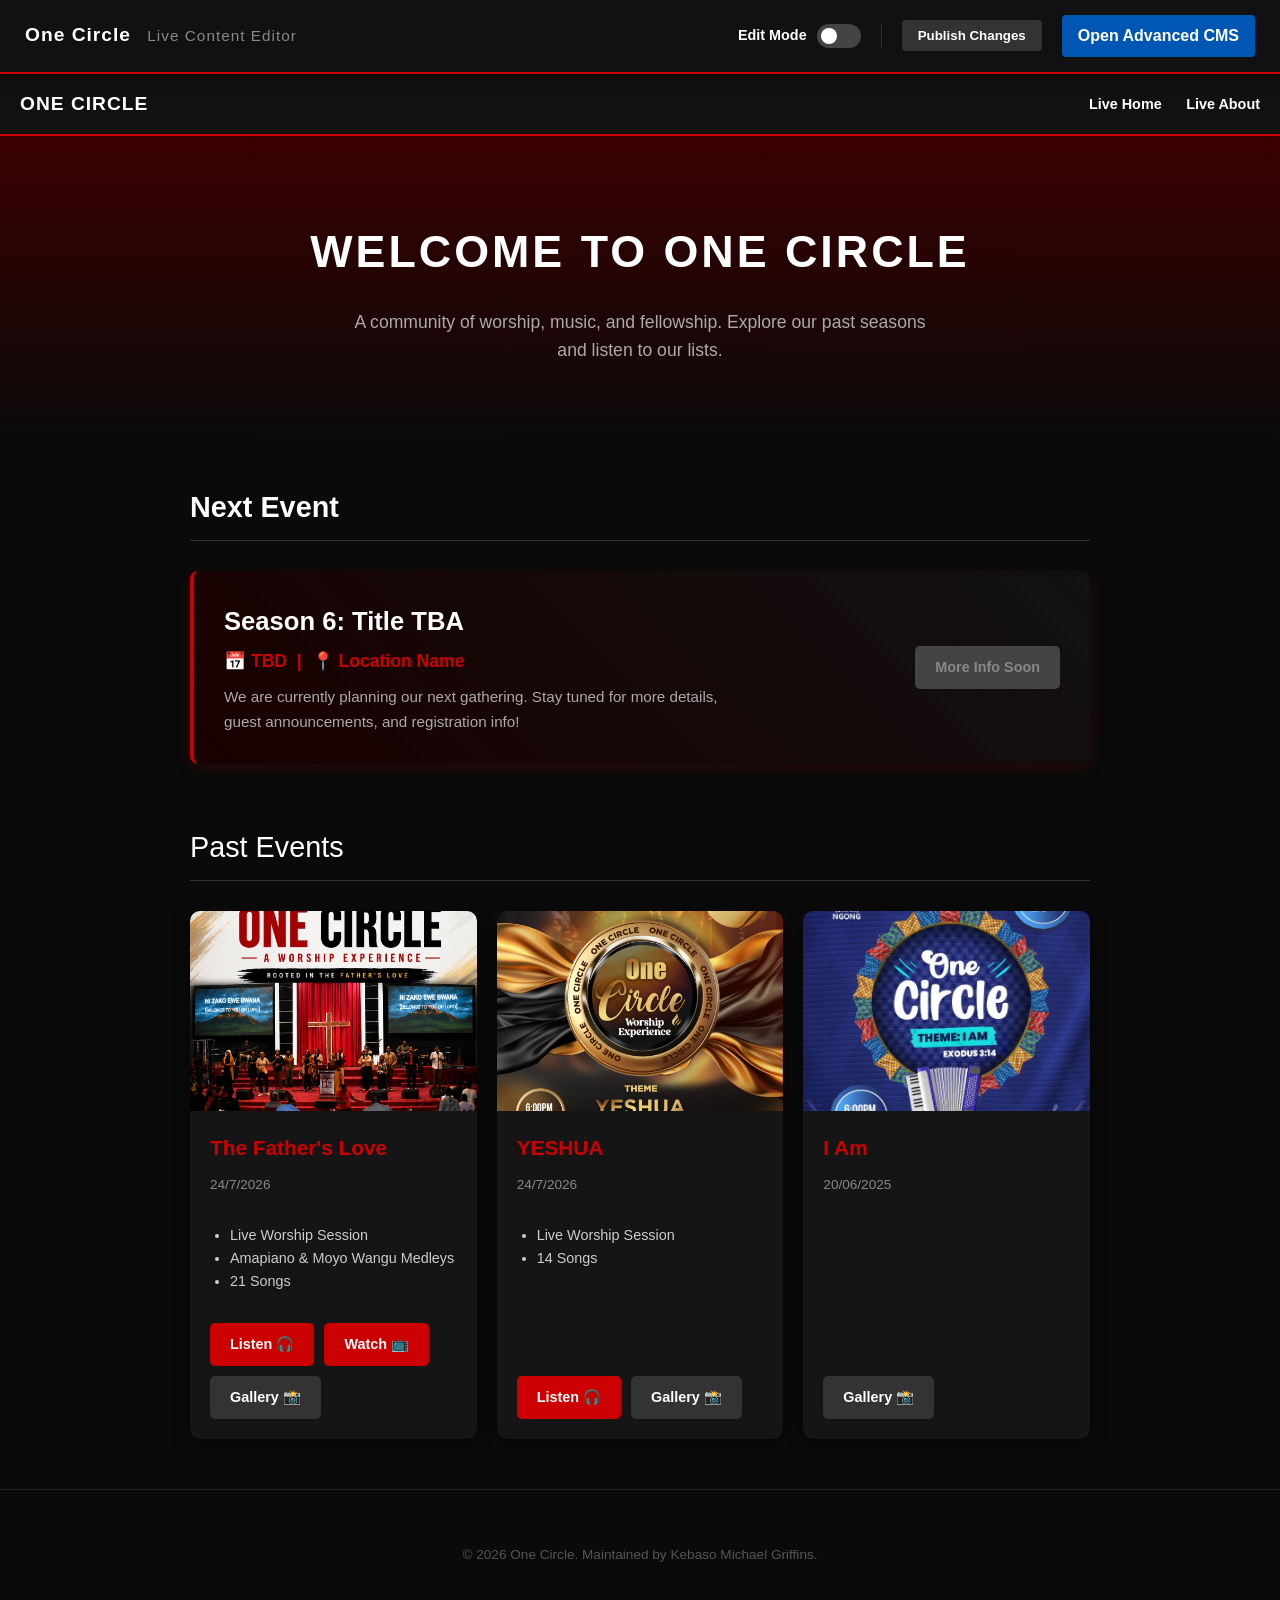
==== commit 00d3eec6: "Update index.html" ====
--- a/admin/index.html
+++ b/admin/index.html
@@ -57,7 +57,7 @@
             pointer-events: none; z-index: 10; box-shadow: 0 2px 5px rgba(0,0,0,0.5);
         }
         .admin-editable.active-edit:hover::after { opacity: 1; }
-        body.admin-mode-on .admin-editable a { pointer-events: none; }
+        /* REMOVED the pointer-events: none rule so buttons work! */
 
         /* =========================================
            MODAL UI STYLES
@@ -117,10 +117,7 @@
                 </label>
             </div>
             
-            <!-- UPDATED: Now calls the GitHub API to save changes -->
             <button class="admin-btn admin-btn-secondary" onclick="publishToGitHub(globalDatabase, 'database.json', 'Update events via custom admin UI')">Publish Changes</button>
-            
-            <!-- NEW: Link to Decap CMS for Image Uploads -->
             <a href="decap.html" class="admin-btn" style="text-decoration: none; background-color: #0056b3;">Open Advanced CMS</a>
         </div>
     </div>
@@ -130,7 +127,7 @@
       <h2>ONE CIRCLE</h2>
       <div class="nav-links">
         <a href="../index.html">Live Home</a>
-        <a href="about.html">Live About</a>
+        <a href="../about.html">Live About</a>
       </div>
     </nav>
     <header>
@@ -220,8 +217,14 @@
         const cancelModalBtn = document.getElementById('cancelModalBtn');
         const saveModalBtn = document.getElementById('saveModalBtn');
         
-        let isEditMode = false;
-        let globalDatabase = null; // Store database in memory for editing
+        // UPDATED: Now fetches the state from sessionStorage
+        let isEditMode = sessionStorage.getItem('oneCircleAdmin') === 'true';
+        let globalDatabase = null;
+
+        // Apply UI state on load
+        if(isEditMode) {
+            editToggle.checked = true;
+        }
 
         // Fetch Initial Data
         function loadData() {
@@ -303,9 +306,10 @@
             if(isEditMode) toggleEditBorders(true);
         }
 
-        // Toggle Edit State
+        // Toggle Edit State (UPDATED: Saves to sessionStorage)
         editToggle.addEventListener('change', (e) => {
             isEditMode = e.target.checked;
+            sessionStorage.setItem('oneCircleAdmin', isEditMode);
             toggleEditBorders(isEditMode);
         });
 
@@ -321,12 +325,16 @@
             }
         }
 
-        // Attach clicks to cards
+        // Attach clicks to cards (UPDATED: Allows buttons inside cards to be clicked)
         function attachEditListeners() {
             document.querySelectorAll('.admin-editable').forEach(card => {
                 card.addEventListener('click', (e) => {
                     if (isEditMode) {
-                        e.preventDefault(); e.stopPropagation();
+                        // Let link buttons trigger their normal behavior
+                        if (e.target.closest('a')) return; 
+
+                        e.preventDefault(); 
+                        e.stopPropagation();
                         const index = card.getAttribute('data-index');
                         openModal(index);
                     }
@@ -342,7 +350,6 @@
             editModal.style.display = 'flex';
             
             if (index !== null) {
-                // Edit Existing
                 document.getElementById('modalTitle').innerText = 'Edit Season';
                 document.getElementById('editIndex').value = index;
                 const season = globalDatabase.seasons[index];
@@ -355,9 +362,7 @@
                 document.getElementById('seasonPoster').value = season.posterImg || '';
                 document.getElementById('seasonYoutube').value = season.youtubeLink || '';
                 document.getElementById('seasonHighlights').value = season.highlights ? season.highlights.join(', ') : '';
-                
             } else {
-                // Add New Empty Season
                 document.getElementById('modalTitle').innerText = 'Add New Season';
                 document.getElementById('seasonForm').reset();
                 document.getElementById('editIndex').value = 'new';
@@ -371,7 +376,6 @@
         closeModalBtn.addEventListener('click', closeModal);
         cancelModalBtn.addEventListener('click', closeModal);
 
-        // Handle Save
         saveModalBtn.addEventListener('click', () => {
             const index = document.getElementById('editIndex').value;
             
@@ -403,24 +407,20 @@
         // GITHUB API SAVING LOGIC
         // ==========================================
         async function publishToGitHub(jsonData, filename, commitMessage) {
-            
-            // 1. Securely prompt for the token without hardcoding it
             const token = prompt("Enter your GitHub Personal Access Token to publish to the Live Site:");
             if (!token) {
                 alert("Publishing cancelled. A token is required.");
                 return;
             }
 
-            // Using values matched exactly to your Decap config.yml
             const repoOwner = "michaelgriffinsk-wq";
             const repoName = "https-github.com-one_circle";
-            const branch = "json-branch";
+            const branch = "About-json-branch";
             const path = filename; 
 
             const apiUrl = `https://api.github.com/repos/${repoOwner}/${repoName}/contents/${path}`;
 
             try {
-                // 2. Fetch the current file's SHA (GitHub requires this to overwrite a file)
                 const getResponse = await fetch(`${apiUrl}?ref=${branch}`, {
                     headers: { 
                         "Authorization": `token ${token}`,
@@ -432,11 +432,9 @@
                 const fileData = await getResponse.json();
                 const currentSha = fileData.sha;
 
-                // 3. Convert updated JSON to Base64 (Handling special characters correctly)
                 const updatedContent = JSON.stringify(jsonData, null, 2);
                 const base64Content = btoa(unescape(encodeURIComponent(updatedContent)));
 
-                // 4. Send PUT request to GitHub
                 const putResponse = await fetch(apiUrl, {
                     method: "PUT",
                     headers: {
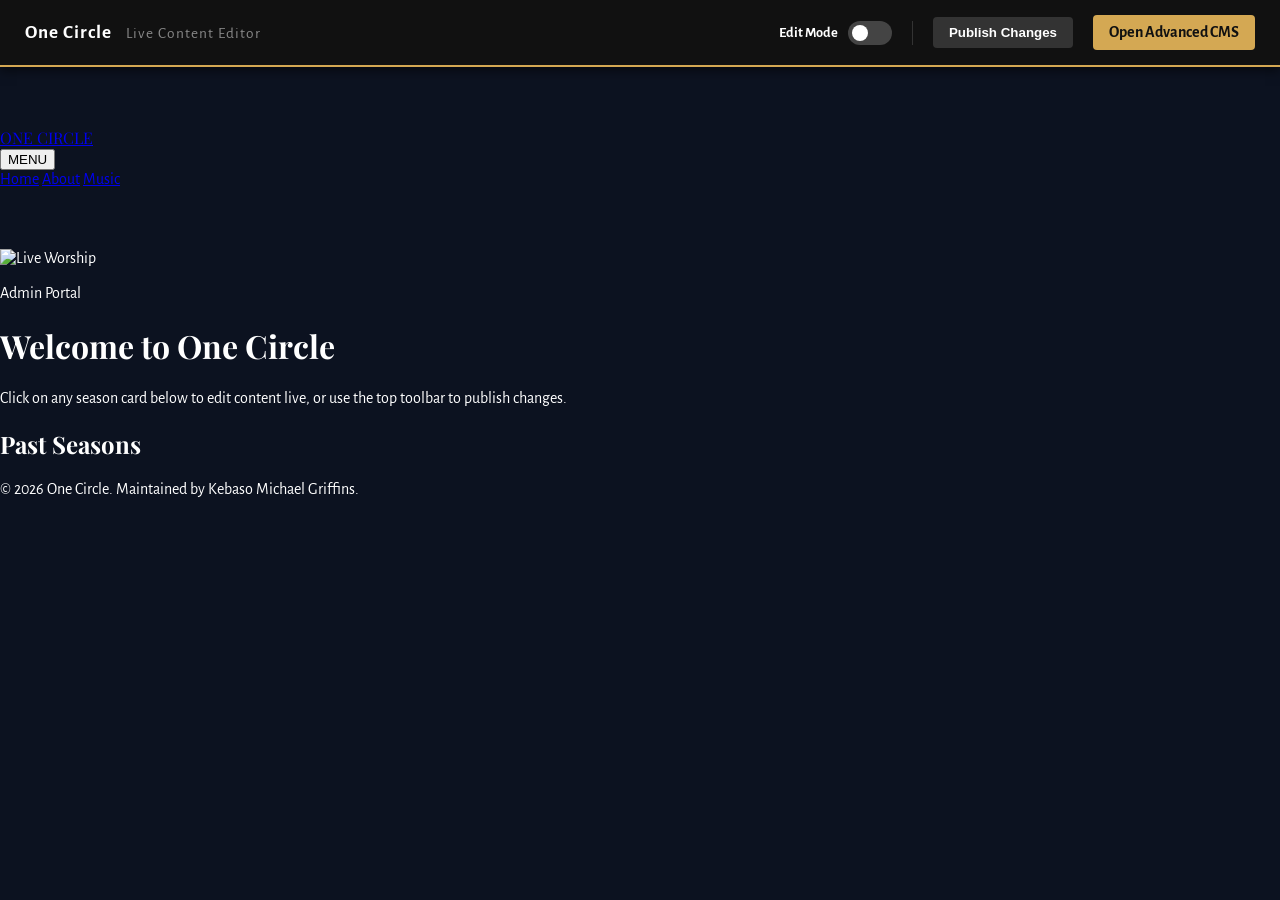
==== commit b7534fbe: "Update index.html" ====
--- a/admin/index.html
+++ b/admin/index.html
@@ -1,38 +1,46 @@
 <!DOCTYPE html>
 <html lang="en">
-  <head>
-    <meta charset="UTF-8" />
-    <meta name="viewport" content="width=device-width, initial-scale=1.0" />
+<head>
+    <meta charset="UTF-8">
+    <meta name="viewport" content="width=device-width, initial-scale=1.0">
     <title>One Circle | Admin Editor</title>
     
-    <link rel="stylesheet" href="../style.css">
+    <script src="https://cdn.tailwindcss.com/3.4.17"></script>
+    <link href="https://fonts.googleapis.com/css2?family=Alegreya+Sans:wght@400;500;700&family=Playfair+Display:wght@700;900&display=swap" rel="stylesheet">
+    <script src="https://cdn.jsdelivr.net/npm/lucide@0.263.0/dist/umd/lucide.min.js"></script>
 
     <style>
-        /* =========================================
-           ADMIN-SPECIFIC STYLES ONLY
-           ========================================= */
+        body { 
+            font-family: 'Alegreya Sans', sans-serif; 
+            background-color: #0c1220; 
+            color: #fff;
+            margin: 0;
+        }
+        .font-display { font-family: 'Playfair Display', serif; }
+        html { scroll-behavior: smooth; }
+
+        /* Admin Toolbar Theme (Gold/Dark) */
         .admin-toolbar { 
             background: #111; padding: 15px 25px; display: flex; 
             justify-content: space-between; align-items: center; 
-            border-bottom: 2px solid #cc0000; box-shadow: 0 4px 10px rgba(0,0,0,0.5);
-            position: sticky; top: 0; z-index: 9999;
-            font-family: 'Segoe UI', Tahoma, Geneva, Verdana, sans-serif; color: white;
+            border-bottom: 2px solid #d4a853; box-shadow: 0 4px 10px rgba(0,0,0,0.5);
+            position: sticky; top: 0; z-index: 9999; color: white;
         }
         .admin-toolbar h1 { margin: 0; font-size: 1.2em; letter-spacing: 1px; }
         .admin-toolbar .status { font-size: 0.8em; color: #888; margin-left: 10px; font-weight: normal; }
         .controls { display: flex; gap: 20px; align-items: center; }
         
         .admin-btn { 
-            background: #cc0000; color: white; border: none; padding: 8px 16px; 
+            background: #d4a853; color: #111; border: none; padding: 8px 16px; 
             border-radius: 4px; cursor: pointer; font-weight: bold; transition: background 0.2s;
         }
-        .admin-btn:hover { background: #ff1a1a; }
-        .admin-btn-secondary { background: #333; }
+        .admin-btn:hover { background: #e6c27a; }
+        .admin-btn-secondary { background: #333; color: white; }
         .admin-btn-secondary:hover { background: #444; }
         
         .toggle-container { 
             display: flex; align-items: center; gap: 10px; font-size: 0.9em; 
-            font-weight: bold; border-right: 1px solid #333; padding-right: 20px;
+            font-weight: bold; border-right: 1px solid #333; padding-right: 20px; color: white;
         }
         .switch { position: relative; display: inline-block; width: 44px; height: 24px; }
         .switch input { opacity: 0; width: 0; height: 0; }
@@ -44,24 +52,21 @@
             position: absolute; content: ""; height: 16px; width: 16px; 
             left: 4px; bottom: 4px; background-color: white; transition: .3s; border-radius: 50%; 
         }
-        input:checked + .slider { background-color: #cc0000; }
+        input:checked + .slider { background-color: #d4a853; }
         input:checked + .slider:before { transform: translateX(20px); }
 
         .admin-editable { position: relative; transition: all 0.2s ease-in-out; }
-        .admin-editable.active-edit { outline: 2px dashed #cc0000; outline-offset: 4px; cursor: pointer; border-radius: 8px; }
-        .admin-editable.active-edit:hover { outline: 3px solid #cc0000; background-color: rgba(204, 0, 0, 0.05); }
+        .admin-editable.active-edit { outline: 2px dashed #d4a853; outline-offset: 4px; cursor: pointer; border-radius: 8px; }
+        .admin-editable.active-edit:hover { outline: 3px solid #d4a853; background-color: rgba(212, 168, 83, 0.05); }
         .admin-editable.active-edit::after {
             content: '✎ Edit Season'; position: absolute; top: 10px; right: 10px;
-            background: #cc0000; color: white; padding: 5px 12px; font-size: 12px;
+            background: #d4a853; color: #111; padding: 5px 12px; font-size: 12px;
             font-weight: bold; border-radius: 4px; opacity: 0; transition: opacity 0.2s;
             pointer-events: none; z-index: 10; box-shadow: 0 2px 5px rgba(0,0,0,0.5);
         }
         .admin-editable.active-edit:hover::after { opacity: 1; }
-        /* REMOVED the pointer-events: none rule so buttons work! */
-
-        /* =========================================
-           MODAL UI STYLES
-           ========================================= */
+
+        /* Modal UI Styles */
         .modal-overlay {
             position: fixed; top: 0; left: 0; width: 100%; height: 100%;
             background: rgba(0, 0, 0, 0.85); z-index: 10000;
@@ -72,38 +77,28 @@
             background: #111; width: 100%; max-width: 600px;
             border-radius: 10px; border: 1px solid #333;
             box-shadow: 0 10px 30px rgba(0,0,0,0.8);
-            display: flex; flex-direction: column;
-            max-height: 90vh;
+            display: flex; flex-direction: column; max-height: 90vh; color: white;
         }
         .modal-header {
             padding: 20px; border-bottom: 1px solid #333;
             display: flex; justify-content: space-between; align-items: center;
         }
-        .modal-header h2 { margin: 0; font-size: 1.5em; color: #cc0000; }
-        .close-modal {
-            background: none; border: none; color: #888; font-size: 1.5em;
-            cursor: pointer; transition: color 0.2s;
-        }
+        .modal-header h2 { margin: 0; font-size: 1.5em; color: #d4a853; }
+        .close-modal { background: none; border: none; color: #888; font-size: 1.5em; cursor: pointer; transition: color 0.2s; }
         .close-modal:hover { color: white; }
-        
-        .modal-body {
-            padding: 20px; overflow-y: auto; flex-grow: 1;
-        }
+        .modal-body { padding: 20px; overflow-y: auto; flex-grow: 1; }
         .form-group { margin-bottom: 15px; }
         .form-group label { display: block; margin-bottom: 5px; font-size: 0.9em; color: #ccc; }
         .form-group input, .form-group textarea, .form-group select {
             width: 100%; padding: 10px; background: #222; border: 1px solid #444;
             color: white; border-radius: 4px; font-family: inherit; box-sizing: border-box;
         }
-        .form-group input:focus, .form-group textarea:focus { outline: 1px solid #cc0000; border-color: #cc0000; }
-        
-        .modal-footer {
-            padding: 20px; border-top: 1px solid #333;
-            display: flex; justify-content: flex-end; gap: 10px;
-        }
+        .form-group input:focus, .form-group textarea:focus { outline: 1px solid #d4a853; border-color: #d4a853; }
+        .modal-footer { padding: 20px; border-top: 1px solid #333; display: flex; justify-content: flex-end; gap: 10px; }
     </style>
-  </head>
-  <body>
+</head>
+<body class="w-full min-h-screen flex flex-col">
+
     <!-- ADMIN TOOLBAR -->
     <div class="admin-toolbar">
         <h1>One Circle <span class="status">Live Content Editor</span></h1>
@@ -118,36 +113,55 @@
             </div>
             
             <button class="admin-btn admin-btn-secondary" onclick="publishToGitHub(globalDatabase, 'database.json', 'Update events via custom admin UI')">Publish Changes</button>
-            <a href="decap.html" class="admin-btn" style="text-decoration: none; background-color: #0056b3;">Open Advanced CMS</a>
+            <a href="decap.html" class="admin-btn" style="text-decoration: none;">Open Advanced CMS</a>
         </div>
     </div>
 
-    <!-- MAIN WEBSITE MIRROR -->
-    <nav>
-      <h2>ONE CIRCLE</h2>
-      <div class="nav-links">
-        <a href="../index.html">Live Home</a>
-        <a href="../about.html">Live About</a>
-      </div>
+    <!-- UNIFIED NAVIGATION (Matching the rest of the site) -->
+    <nav class="absolute top-0 w-full z-50 p-6 flex justify-between items-center" style="margin-top: 60px;">
+        <a href="../index.html" class="text-white font-bold tracking-widest uppercase hover:text-[#d4a853] transition-colors text-xl font-display drop-shadow-md">ONE CIRCLE</a>
+        
+        <div class="relative group">
+            <button class="flex items-center gap-2 text-white font-bold tracking-widest uppercase hover:text-[#d4a853] transition-colors text-sm px-4 py-2 border border-white/20 rounded-md backdrop-blur-sm bg-black/20">
+                MENU <i data-lucide="menu" class="w-4 h-4"></i>
+            </button>
+            <div class="absolute right-0 mt-2 w-48 bg-[#0c1220]/95 backdrop-blur-md border border-white/10 rounded-lg shadow-2xl opacity-0 invisible group-hover:opacity-100 group-hover:visible transition-all duration-300 transform origin-top-right overflow-hidden z-50">
+                <a href="../index.html" class="block px-4 py-3 text-sm text-black bg-[#d4a853] font-bold uppercase tracking-wider">Home</a>
+                <a href="../about.html" class="block px-4 py-3 text-sm text-white hover:bg-[#d4a853] hover:text-black transition-colors font-bold uppercase tracking-wider border-t border-white/10">About</a>
+                <a href="../projects.html" class="block px-4 py-3 text-sm text-white hover:bg-[#d4a853] hover:text-black transition-colors font-bold uppercase tracking-wider border-t border-white/10">Music</a>
+            </div>
+        </div>
     </nav>
-    <header>
-      <h1>Welcome to One Circle</h1>
-      <p>A community of worship, music, and fellowship. Explore our past seasons and listen to our lists.</p>
+
+    <!-- HERO SECTION -->
+    <header class="relative w-full overflow-hidden min-h-[50vh] flex items-center justify-center text-center px-6" style="margin-top: 60px;">
+        <img class="absolute inset-0 w-full h-full object-cover" src="https://images.pexels.com/photos/12044265/pexels-photo-12044265.jpeg" alt="Live Worship">
+        <div class="absolute inset-0 bg-gradient-to-b from-[#0c1220]/80 via-[#0c1220]/60 to-[#0c1220]"></div>
+        
+        <div class="relative z-10 mt-10 max-w-3xl">
+            <p class="uppercase tracking-[0.3em] text-sm mb-4 text-[#d4a853] font-bold">Admin Portal</p>
+            <h1 class="font-display font-black text-4xl md:text-6xl mb-4 drop-shadow-xl text-white">Welcome to One Circle</h1>
+            <p class="text-lg text-[#b8c4d6] leading-relaxed font-medium">Click on any season card below to edit content live, or use the top toolbar to publish changes.</p>
+        </div>
     </header>
-    <div class="container">
-      
-      <div id="upcomingContainer"></div>
-      
-      <div class="section-title">
-          <span style="flex-grow: 1;">Past Events</span>
-          <button id="addSeasonBtn" class="admin-btn" style="display: none; margin-left: auto;">+ Add Season</button>
-      </div>
-      <div class="event-grid" id="pastGrid">
-        <!-- Cards Injected by JS -->
-      </div>
-    </div>
-    <footer>
-      <p>© 2026 One Circle. Maintained by Kebaso Michael Griffins.</p>
+
+    <!-- MAIN CONTENT -->
+    <main class="w-full flex-grow max-w-7xl mx-auto px-6 py-12">
+        <div id="upcomingContainer" class="mb-16"></div>
+        
+        <div class="flex items-center justify-between gap-4 mb-10">
+            <h2 class="font-display text-3xl md:text-4xl text-white font-bold">Past Seasons</h2>
+            <button id="addSeasonBtn" class="admin-btn" style="display: none;">+ Add Season</button>
+        </div>
+        
+        <div class="grid grid-cols-1 md:grid-cols-2 lg:grid-cols-3 gap-8" id="pastGrid">
+            <!-- Cards Injected by JS -->
+        </div>
+    </main>
+
+    <!-- FOOTER -->
+    <footer class="w-full text-center py-10 px-6 bg-[#080d18] mt-12 border-t border-white/5">
+        <p class="text-[#64748b] text-sm">© 2026 One Circle. Maintained by Kebaso Michael Griffins.</p>
     </footer>
 
     <!-- EDIT/ADD MODAL -->
@@ -206,27 +220,25 @@
 
     <!-- ADMIN LOGIC & DATA FETCHING -->
     <script>
+        lucide.createIcons();
+
         const upcomingContainer = document.getElementById('upcomingContainer');
         const pastGrid = document.getElementById('pastGrid');
         const editToggle = document.getElementById('editToggle');
         const addSeasonBtn = document.getElementById('addSeasonBtn');
         
-        // Modal Elements
         const editModal = document.getElementById('editModal');
         const closeModalBtn = document.getElementById('closeModalBtn');
         const cancelModalBtn = document.getElementById('cancelModalBtn');
         const saveModalBtn = document.getElementById('saveModalBtn');
         
-        // UPDATED: Now fetches the state from sessionStorage
         let isEditMode = sessionStorage.getItem('oneCircleAdmin') === 'true';
         let globalDatabase = null;
 
-        // Apply UI state on load
         if(isEditMode) {
             editToggle.checked = true;
         }
 
-        // Fetch Initial Data
         function loadData() {
             fetch('../database.json')
                 .then(response => {
@@ -243,7 +255,6 @@
                 });
         }
 
-        // Render the HTML based on JSON
         function renderUI(siteDatabase) {
             upcomingContainer.innerHTML = '';
             pastGrid.innerHTML = '';
@@ -251,27 +262,31 @@
             siteDatabase.seasons.forEach((season, index) => {
                 if (season.status === 'upcoming') {
                     upcomingContainer.innerHTML = `
-                        <h2 class="section-title">Next Event</h2>
-                        <div class="upcoming-card admin-editable" data-index="${index}">
-                            <div class="upcoming-info">
-                                <h3>${season.title}</h3>
-                                <p class="event-details">📅 ${season.date} &nbsp;|&nbsp; 📍 ${season.location}</p>
-                                <p>${season.description || ''}</p>
+                        <div class="relative overflow-hidden rounded-2xl bg-gradient-to-br from-[#151d2e] to-[#080d18] border border-[#d4a853]/30 p-8 md:p-12 shadow-2xl flex flex-col md:flex-row justify-between items-center gap-8 group admin-editable" data-index="${index}">
+                            <div class="absolute inset-0 bg-[#d4a853]/5 opacity-0 group-hover:opacity-100 transition-opacity"></div>
+                            <div class="relative z-10 w-full md:w-2/3 text-center md:text-left">
+                                <p class="uppercase tracking-[0.2em] text-[#d4a853] text-sm font-bold mb-2">Next Event (Click to Edit)</p>
+                                <h3 class="font-display text-3xl md:text-4xl text-white mb-4">${season.title || 'Title TBA'}</h3>
+                                <div class="flex flex-col md:flex-row items-center md:items-start gap-4 md:gap-8 text-[#b8c4d6] font-bold text-lg mb-4">
+                                    <span class="flex items-center gap-2"><i data-lucide="calendar" class="w-5 h-5 text-[#d4a853]"></i> ${season.date || 'TBD'}</span>
+                                    <span class="flex items-center gap-2"><i data-lucide="map-pin" class="w-5 h-5 text-[#d4a853]"></i> ${season.location || 'TBD'}</span>
+                                </div>
+                                <p class="text-[#94a3b8] max-w-xl mx-auto md:mx-0">${season.description || ''}</p>
                             </div>
-                            <div class="upcoming-action">
-                                <a href="#" class="btn disabled">More Info Soon</a>
+                            <div class="relative z-10 flex-shrink-0">
+                                <span class="inline-block bg-[#111] text-gray-500 border border-gray-700 px-8 py-4 rounded-full font-bold uppercase tracking-wider cursor-not-allowed shadow-inner">More Info Soon</span>
                             </div>
                         </div>
                     `;
                 } else if (season.status === 'past') {
                     let highlightsHTML = '';
                     if(season.highlights) {
-                        season.highlights.forEach(item => { highlightsHTML += `<li>${item}</li>`; });
+                        season.highlights.forEach(item => { highlightsHTML += `<li class="flex items-start gap-2"><i data-lucide="check-circle-2" class="w-4 h-4 mt-1 text-[#d4a853] flex-shrink-0"></i> <span>${item}</span></li>`; });
                     }
 
                     const imageHTML = season.posterImg 
-                        ? `<img src="../${season.posterImg}" alt="${season.title} Poster" class="card-img">`
-                        : `<div class="card-img" style="display: flex; align-items: center; justify-content: center; color: #555;">No Image</div>`;
+                        ? `<img src="../${season.posterImg}" alt="${season.title} Poster" class="w-full h-full object-cover transition duration-700 group-hover:scale-105 group-hover:opacity-80">`
+                        : `<div class="w-full h-full flex items-center justify-center text-gray-600 font-bold uppercase tracking-widest bg-[#080d18]">No Image</div>`;
 
                     let buttonsHTML = '';
                     const hasAudio = season.tracklist && season.tracklist.length > 0;
@@ -279,22 +294,29 @@
                     const hasYouTube = season.youtubeLink && season.youtubeLink !== "";
 
                     if (hasAudio || hasGallery || hasYouTube) {
-                        buttonsHTML += `<div style="display: flex; gap: 10px; flex-wrap: wrap; margin-top: 10px;">`;
-                        if (hasAudio) buttonsHTML += `<a href="../playlist.html?season=${season.seasonNumber}" class="btn">Listen 🎧</a>`;
-                        if (hasYouTube) buttonsHTML += `<a href="${season.youtubeLink}" target="_blank" class="btn" style="background-color: #cc0000;">Watch 📺</a>`;
-                        if (hasGallery) buttonsHTML += `<a href="../gallery.html?season=${season.seasonNumber}" class="btn" style="background-color: #333;">Gallery 📸</a>`;
+                        buttonsHTML += `<div class="flex flex-wrap gap-2 mt-auto pt-4 border-t border-white/10">`;
+                        if (hasAudio) buttonsHTML += `<a href="../playlist.html?season=${season.seasonNumber}" class="flex-1 text-center bg-[#d4a853] text-[#0c1220] px-4 py-2.5 rounded-lg font-bold text-sm uppercase tracking-wider transition hover:bg-white flex items-center justify-center gap-1.5"><i data-lucide="headphones" class="w-4 h-4"></i> Listen</a>`;
+                        if (hasYouTube) buttonsHTML += `<a href="${season.youtubeLink}" target="_blank" class="flex-1 text-center bg-[#cc0000] text-white px-4 py-2.5 rounded-lg font-bold text-sm uppercase tracking-wider transition hover:bg-red-700 flex items-center justify-center gap-1.5"><i data-lucide="youtube" class="w-4 h-4"></i> Watch</a>`;
+                        if (hasGallery) buttonsHTML += `<a href="../gallery.html?season=${season.seasonNumber}" class="flex-1 text-center bg-[#2a364f] text-white px-4 py-2.5 rounded-lg font-bold text-sm uppercase tracking-wider transition hover:bg-[#3b4b6b] flex items-center justify-center gap-1.5"><i data-lucide="image" class="w-4 h-4"></i> Gallery</a>`;
                         buttonsHTML += `</div>`;
                     } else {
-                        buttonsHTML = `<div style="margin-top: 10px;"><a href="#" class="btn disabled">Media Coming Soon</a></div>`;
+                        buttonsHTML = `<div class="mt-auto pt-4 border-t border-white/10"><span class="block text-center bg-black/40 text-gray-500 px-4 py-2.5 rounded-lg font-bold text-sm uppercase tracking-wider border border-white/5">Media Coming Soon</span></div>`;
                     }
                     
                     pastGrid.innerHTML += `
-                        <div class="card admin-editable" data-index="${index}">
-                            ${imageHTML}
-                            <div class="card-content">
-                                <h3 class="card-title">${season.title}</h3>
-                                <p style="font-size: 0.85em; color: #888; margin-top: 0;">${season.date}</p>
-                                <ul class="card-list">${highlightsHTML}</ul>
+                        <div class="bg-[#151d2e] rounded-2xl overflow-hidden shadow-xl group flex flex-col border border-white/5 transition duration-300 hover:-translate-y-2 hover:shadow-2xl hover:shadow-[#d4a853]/20 hover:border-[#d4a853]/30 admin-editable" data-index="${index}">
+                            <div class="relative aspect-[4/3] overflow-hidden bg-black/50">
+                                ${imageHTML}
+                                <div class="absolute top-4 right-4 bg-black/70 backdrop-blur-md text-white text-xs font-bold px-3 py-1.5 rounded-full border border-white/10 flex items-center gap-1.5">
+                                    <i data-lucide="history" class="w-3 h-3 text-[#d4a853]"></i> Season ${season.seasonNumber}
+                                </div>
+                            </div>
+                            <div class="p-6 flex flex-col flex-grow">
+                                <h3 class="font-display text-2xl text-white mb-1 group-hover:text-[#d4a853] transition-colors">${season.title}</h3>
+                                <p class="text-[#8897ae] text-sm font-bold uppercase tracking-wider mb-5 flex items-center gap-1.5"><i data-lucide="calendar" class="w-4 h-4"></i> ${season.date || ''}</p>
+                                <ul class="text-[#94a3b8] text-sm mb-6 flex-grow space-y-2">
+                                    ${highlightsHTML}
+                                </ul>
                                 ${buttonsHTML}
                             </div>
                         </div>
@@ -302,11 +324,11 @@
                 }
             });
             
+            lucide.createIcons();
             attachEditListeners();
             if(isEditMode) toggleEditBorders(true);
         }
 
-        // Toggle Edit State (UPDATED: Saves to sessionStorage)
         editToggle.addEventListener('change', (e) => {
             isEditMode = e.target.checked;
             sessionStorage.setItem('oneCircleAdmin', isEditMode);
@@ -315,24 +337,19 @@
 
         function toggleEditBorders(active) {
             if (active) {
-                document.body.classList.add('admin-mode-on');
                 addSeasonBtn.style.display = 'block';
                 document.querySelectorAll('.admin-editable').forEach(el => el.classList.add('active-edit'));
             } else {
-                document.body.classList.remove('admin-mode-on');
                 addSeasonBtn.style.display = 'none';
                 document.querySelectorAll('.admin-editable').forEach(el => el.classList.remove('active-edit'));
             }
         }
 
-        // Attach clicks to cards (UPDATED: Allows buttons inside cards to be clicked)
         function attachEditListeners() {
             document.querySelectorAll('.admin-editable').forEach(card => {
                 card.addEventListener('click', (e) => {
                     if (isEditMode) {
-                        // Let link buttons trigger their normal behavior
                         if (e.target.closest('a')) return; 
-
                         e.preventDefault(); 
                         e.stopPropagation();
                         const index = card.getAttribute('data-index');
@@ -342,13 +359,12 @@
             });
         }
 
-        // ==========================================
-        // MODAL LOGIC
-        // ==========================================
-        
+        addSeasonBtn.addEventListener('click', () => {
+            openModal(null);
+        });
+
         function openModal(index = null) {
             editModal.style.display = 'flex';
-            
             if (index !== null) {
                 document.getElementById('modalTitle').innerText = 'Edit Season';
                 document.getElementById('editIndex').value = index;
@@ -369,16 +385,12 @@
             }
         }
 
-        function closeModal() {
-            editModal.style.display = 'none';
-        }
-
+        function closeModal() { editModal.style.display = 'none'; }
         closeModalBtn.addEventListener('click', closeModal);
         cancelModalBtn.addEventListener('click', closeModal);
 
         saveModalBtn.addEventListener('click', () => {
             const index = document.getElementById('editIndex').value;
-            
             const updatedSeason = {
                 status: document.getElementById('seasonStatus').value,
                 title: document.getElementById('seasonTitleInput').value,
@@ -403,29 +415,19 @@
             closeModal();
         });
 
-        // ==========================================
-        // GITHUB API SAVING LOGIC
-        // ==========================================
         async function publishToGitHub(jsonData, filename, commitMessage) {
             const token = prompt("Enter your GitHub Personal Access Token to publish to the Live Site:");
-            if (!token) {
-                alert("Publishing cancelled. A token is required.");
-                return;
-            }
+            if (!token) return;
 
             const repoOwner = "michaelgriffinsk-wq";
             const repoName = "https-github.com-one_circle";
             const branch = "About-json-branch";
             const path = filename; 
-
             const apiUrl = `https://api.github.com/repos/${repoOwner}/${repoName}/contents/${path}`;
 
             try {
                 const getResponse = await fetch(`${apiUrl}?ref=${branch}`, {
-                    headers: { 
-                        "Authorization": `token ${token}`,
-                        "Accept": "application/vnd.github.v3+json"
-                    }
+                    headers: { "Authorization": `token ${token}`, "Accept": "application/vnd.github.v3+json" }
                 });
                 
                 if (!getResponse.ok) throw new Error("Could not fetch current file SHA.");
@@ -443,28 +445,19 @@
                         "Content-Type": "application/json"
                     },
                     body: JSON.stringify({
-                        message: commitMessage,
-                        content: base64Content,
-                        sha: currentSha,
-                        branch: branch
+                        message: commitMessage, content: base64Content, sha: currentSha, branch: branch
                     })
                 });
 
-                if (putResponse.ok) {
-                    alert("Success! Changes have been published to GitHub.");
-                } else {
-                    const errorData = await putResponse.json();
-                    console.error(errorData);
-                    alert("Failed to publish: " + errorData.message);
-                }
+                if (putResponse.ok) alert("Success! Changes have been published to GitHub.");
+                else alert("Failed to publish: " + (await putResponse.json()).message);
             } catch (error) {
                 console.error("Error publishing:", error);
-                alert("An error occurred. Check the browser console.");
+                alert("An error occurred.");
             }
         }
 
-        // Start
         loadData();
     </script>
-  </body>
+</body>
 </html>
